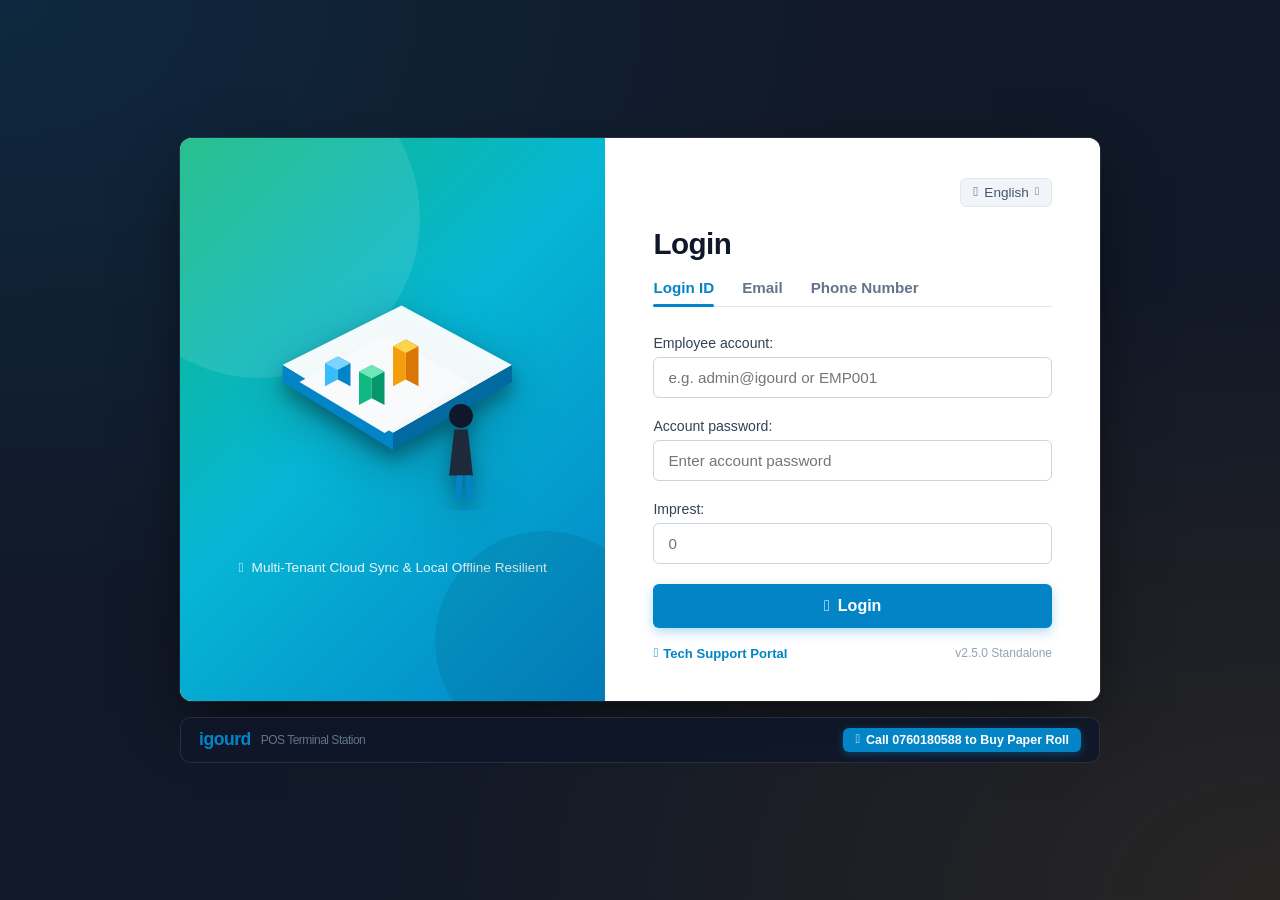
==== public/login.html @ 86d65c02 "feat: redesign POS with screensaver, exact POS layout, multi-mode login, search on all tabs, categor" ====
<!DOCTYPE html>
<html lang="en">
<head>
    <meta charset="UTF-8">
    <meta name="viewport" content="width=device-width, initial-scale=1.0">
    <title>Login - iGourd / Jomish Business Suite POS</title>
    <link rel="icon" type="image/png" href="favicon.png?v=2">
    <link rel="stylesheet" href="https://cdnjs.cloudflare.com/ajax/libs/font-awesome/6.5.1/css/all.min.css">
    <script src="offline-db.js"></script>
    <script src="lib/bcryptjs.min.js"></script>
    <style>
        *, *::before, *::after {
            margin: 0; padding: 0; box-sizing: border-box;
            font-family: -apple-system, BlinkMacSystemFont, "Segoe UI", Roboto, Oxygen, Ubuntu, Cantarell, sans-serif;
        }

        :root {
            --primary: #0284c7;
            --primary-hover: #0369a1;
            --primary-light: #e0f2fe;
            --text-dark: #1e293b;
            --text-muted: #64748b;
            --border-color: #cbd5e1;
            --bg-page: #0f172a;
            --card-bg: #ffffff;
        }

        body {
            min-height: 100vh;
            background: #111827;
            background-image: 
                radial-gradient(at 0% 0%, rgba(2, 132, 199, 0.15) 0px, transparent 50%),
                radial-gradient(at 100% 100%, rgba(245, 158, 11, 0.1) 0px, transparent 50%);
            display: flex;
            flex-direction: column;
            align-items: center;
            justify-content: center;
            padding: 20px;
            overflow-x: hidden;
        }

        /* ── Main Monitor / Window Container ── */
        .pos-terminal-frame {
            width: 100%;
            max-width: 920px;
            background: #ffffff;
            border-radius: 12px;
            box-shadow: 0 25px 60px -15px rgba(0, 0, 0, 0.7), 0 0 0 1px rgba(255, 255, 255, 0.1);
            overflow: hidden;
            display: flex;
            min-height: 520px;
            position: relative;
        }

        /* ── Left Illustration Column (Matching Pic 3) ── */
        .login-visual-panel {
            flex: 1.1;
            background: linear-gradient(135deg, #10b981 0%, #06b6d4 45%, #0284c7 100%);
            padding: 40px 30px;
            display: flex;
            flex-direction: column;
            align-items: center;
            justify-content: center;
            position: relative;
            overflow: hidden;
            color: #ffffff;
        }

        .visual-decor-circle {
            position: absolute;
            border-radius: 50%;
            background: rgba(255, 255, 255, 0.1);
            pointer-events: none;
        }
        .vd-1 { width: 320px; height: 320px; top: -80px; left: -80px; }
        .vd-2 { width: 220px; height: 220px; bottom: -50px; right: -50px; background: rgba(0, 0, 0, 0.08); }

        .isometric-illustration {
            width: 100%;
            max-width: 340px;
            height: auto;
            filter: drop-shadow(0 15px 25px rgba(0, 0, 0, 0.25));
            animation: floatIllustration 5s ease-in-out infinite;
        }

        @keyframes floatIllustration {
            0%, 100% { transform: translateY(0); }
            50% { transform: translateY(-8px); }
        }

        .visual-footer-info {
            margin-top: 25px;
            text-align: center;
            font-size: 0.85rem;
            color: rgba(255, 255, 255, 0.9);
            font-weight: 500;
            display: flex;
            align-items: center;
            gap: 8px;
        }

        /* ── Right Form Column (Exact Match to Pic 3) ── */
        .login-form-panel {
            flex: 1.2;
            background: #ffffff;
            padding: 40px 48px;
            display: flex;
            flex-direction: column;
            justify-content: space-between;
            position: relative;
        }

        /* Top Language Bar */
        .form-top-bar {
            display: flex;
            justify-content: flex-end;
            align-items: center;
            margin-bottom: 20px;
        }

        .lang-select-btn {
            display: inline-flex;
            align-items: center;
            gap: 6px;
            font-size: 0.85rem;
            color: #475569;
            background: #f1f5f9;
            padding: 6px 12px;
            border-radius: 6px;
            border: 1px solid #e2e8f0;
            cursor: pointer;
            transition: all 0.2s;
        }
        .lang-select-btn:hover {
            background: #e2e8f0;
            color: #0f172a;
        }

        /* Title */
        .login-title {
            font-size: 1.85rem;
            font-weight: 700;
            color: #0f172a;
            margin-bottom: 18px;
            letter-spacing: -0.5px;
        }

        /* Mode Tabs (Login ID, Email, Phone Number) */
        .login-tabs-nav {
            display: flex;
            gap: 28px;
            border-bottom: 1px solid #e2e8f0;
            margin-bottom: 28px;
        }

        .login-tab-item {
            font-size: 0.95rem;
            font-weight: 600;
            color: #64748b;
            padding-bottom: 10px;
            cursor: pointer;
            position: relative;
            transition: color 0.2s;
            user-select: none;
        }

        .login-tab-item:hover {
            color: var(--primary);
        }

        .login-tab-item.active {
            color: var(--primary);
        }

        .login-tab-item.active::after {
            content: '';
            position: absolute;
            bottom: -1px;
            left: 0;
            right: 0;
            height: 2.5px;
            background: var(--primary);
            border-radius: 2px;
        }

        /* Input Form */
        .form-field {
            margin-bottom: 20px;
            display: flex;
            flex-direction: column;
            gap: 6px;
        }

        .field-label {
            font-size: 0.88rem;
            font-weight: 500;
            color: #334155;
        }

        .input-wrapper {
            position: relative;
            display: flex;
            align-items: center;
        }

        .pos-input {
            width: 100%;
            padding: 11px 14px;
            font-size: 0.95rem;
            color: #0f172a;
            background: #ffffff;
            border: 1px solid #cbd5e1;
            border-radius: 6px;
            outline: none;
            transition: border-color 0.2s, box-shadow 0.2s;
        }

        .pos-input:focus {
            border-color: var(--primary);
            box-shadow: 0 0 0 3px rgba(2, 132, 199, 0.15);
        }

        .pos-input.input-error {
            border-color: #ef4444;
            background: #fff5f5;
        }

        .field-error-msg {
            color: #ef4444;
            font-size: 0.78rem;
            font-weight: 500;
            margin-top: 3px;
            display: none;
        }

        /* Action Buttons */
        .login-submit-btn {
            width: 100%;
            background: var(--primary);
            color: #ffffff;
            border: none;
            padding: 13px;
            border-radius: 6px;
            font-size: 1rem;
            font-weight: 600;
            cursor: pointer;
            box-shadow: 0 4px 12px rgba(2, 132, 199, 0.3);
            transition: all 0.2s;
            margin-top: 10px;
            display: flex;
            align-items: center;
            justify-content: center;
            gap: 8px;
        }

        .login-submit-btn:hover {
            background: var(--primary-hover);
            transform: translateY(-1px);
            box-shadow: 0 6px 16px rgba(2, 132, 199, 0.4);
        }

        .login-submit-btn:active {
            transform: translateY(0);
        }

        /* Tech Support Link & Status */
        .form-bottom-links {
            margin-top: 18px;
            display: flex;
            justify-content: space-between;
            align-items: center;
            font-size: 0.82rem;
        }

        .tech-portal-link {
            color: var(--primary);
            text-decoration: none;
            font-weight: 600;
            cursor: pointer;
            display: inline-flex;
            align-items: center;
            gap: 5px;
        }
        .tech-portal-link:hover {
            text-decoration: underline;
        }

        /* ── Hardware Bezel Brand Bar (matching Pic 3) ── */
        .hardware-bezel-footer {
            width: 100%;
            max-width: 920px;
            margin-top: 16px;
            display: flex;
            justify-content: space-between;
            align-items: center;
            padding: 10px 18px;
            background: rgba(15, 23, 42, 0.85);
            backdrop-filter: blur(8px);
            border: 1px solid rgba(255, 255, 255, 0.1);
            border-radius: 10px;
            color: #94a3b8;
            font-size: 0.82rem;
        }

        .bezel-logo-group {
            display: flex;
            align-items: center;
            gap: 10px;
            color: #ffffff;
            font-size: 1.1rem;
            font-weight: 800;
            letter-spacing: -0.5px;
        }

        .bezel-support-sticker {
            background: #0284c7;
            color: #ffffff;
            padding: 5px 12px;
            border-radius: 6px;
            font-weight: 600;
            font-size: 0.78rem;
            display: flex;
            align-items: center;
            gap: 6px;
            box-shadow: 0 2px 8px rgba(2, 132, 199, 0.4);
        }

        /* ── Tech Support Modal (Super Admin Console) ── */
        .modal-overlay {
            position: fixed;
            inset: 0;
            background: rgba(0, 0, 0, 0.75);
            backdrop-filter: blur(5px);
            display: none;
            align-items: center;
            justify-content: center;
            z-index: 9999;
            padding: 20px;
        }

        .modal-card {
            background: #ffffff;
            border-radius: 14px;
            width: 100%;
            max-width: 480px;
            padding: 30px;
            box-shadow: 0 25px 50px -12px rgba(0, 0, 0, 0.5);
            position: relative;
        }

        .modal-header {
            display: flex;
            justify-content: space-between;
            align-items: center;
            margin-bottom: 20px;
        }
        .modal-title {
            font-size: 1.25rem;
            font-weight: 700;
            color: #0f172a;
            display: flex;
            align-items: center;
            gap: 10px;
        }
        .modal-close-btn {
            background: none;
            border: none;
            font-size: 1.2rem;
            color: #94a3b8;
            cursor: pointer;
        }

        @media (max-width: 768px) {
            .pos-terminal-frame {
                flex-direction: column;
            }
            .login-visual-panel {
                padding: 25px 20px;
            }
            .isometric-illustration {
                max-width: 220px;
            }
            .login-form-panel {
                padding: 30px 24px;
            }
        }
    </style>
</head>
<body>

    <!-- Main POS Terminal Frame (Pic 3 Layout) -->
    <div class="pos-terminal-frame">
        
        <!-- Left Visual Panel -->
        <div class="login-visual-panel">
            <div class="visual-decor-circle vd-1"></div>
            <div class="visual-decor-circle vd-2"></div>
            
            <!-- SVG Illustration of Analytics & Modern Dashboard (Matching Pic 3) -->
            <svg class="isometric-illustration" viewBox="0 0 400 320" fill="none" xmlns="http://www.w3.org/2000/svg">
                <g filter="url(#drop-sh)">
                    <!-- Isometric Main Board -->
                    <path d="M70 120 L210 50 L340 120 L200 200 Z" fill="#ffffff" fill-opacity="0.95"/>
                    <path d="M70 120 L200 200 L200 220 L70 140 Z" fill="#0284c7"/>
                    <path d="M200 200 L340 120 L340 140 L200 220 Z" fill="#0369a1"/>

                    <!-- Analytics Screen Card (Cyan/Blue layers) -->
                    <path d="M90 140 L190 85 L290 140 L190 200 Z" fill="#f8fafc"/>
                    
                    <!-- Chart Bars in Isometric Perspective -->
                    <path d="M120 145 L135 137 L135 110 L120 118 Z" fill="#38bdf8"/>
                    <path d="M135 137 L150 145 L150 118 L135 110 Z" fill="#0284c7"/>
                    <path d="M120 118 L135 110 L150 118 L135 126 Z" fill="#7dd3fc"/>

                    <path d="M160 167 L175 159 L175 120 L160 128 Z" fill="#10b981"/>
                    <path d="M175 159 L190 167 L190 128 L175 120 Z" fill="#059669"/>
                    <path d="M160 128 L175 120 L190 128 L175 136 Z" fill="#6ee7b7"/>

                    <path d="M200 145 L215 137 L215 90 L200 98 Z" fill="#f59e0b"/>
                    <path d="M215 137 L230 145 L230 98 L215 90 Z" fill="#d97706"/>
                    <path d="M200 98 L215 90 L230 98 L215 106 Z" fill="#fcd34d"/>

                    <!-- Standing Figure Silhouette / Operator -->
                    <circle cx="280" cy="180" r="14" fill="#0f172a"/>
                    <path d="M272 196 L288 196 L294 250 L266 250 Z" fill="#1e293b"/>
                    <path d="M275 250 L273 280 L280 280 L282 250 Z" fill="#0284c7"/>
                    <path d="M285 250 L287 280 L294 280 L292 250 Z" fill="#0284c7"/>
                </g>
                <defs>
                    <filter id="drop-sh" x="40" y="30" width="320" height="260" filterUnits="userSpaceOnUse" color-interpolation-filters="sRGB">
                        <feDropShadow dx="0" dy="12" stdDeviation="10" flood-opacity="0.3"/>
                    </filter>
                </defs>
            </svg>

            <div class="visual-footer-info">
                <i class="fa-solid fa-cloud-arrow-up"></i>
                <span>Multi-Tenant Cloud Sync &amp; Local Offline Resilient</span>
            </div>
        </div>

        <!-- Right Form Panel -->
        <div class="login-form-panel">
            <div>
                <!-- Top Language Bar -->
                <div class="form-top-bar">
                    <button class="lang-select-btn" type="button">
                        <i class="fa-solid fa-globe"></i>
                        <span>English</span>
                        <i class="fa-solid fa-chevron-down" style="font-size:0.7rem;"></i>
                    </button>
                </div>

                <!-- Header Title -->
                <h1 class="login-title">Login</h1>

                <!-- Mode Tabs: Login ID | Email | Phone Number -->
                <div class="login-tabs-nav">
                    <div class="login-tab-item active" onclick="switchLoginMode('login_id', this)">Login ID</div>
                    <div class="login-tab-item" onclick="switchLoginMode('email', this)">Email</div>
                    <div class="login-tab-item" onclick="switchLoginMode('phone', this)">Phone Number</div>
                </div>

                <!-- Login Form -->
                <form id="pos-login-form" onsubmit="handleEmployeeLogin(event)">
                    
                    <!-- Account Input (Login ID / Email / Phone) -->
                    <div class="form-field">
                        <label class="field-label" id="account-label">Employee account:</label>
                        <div class="input-wrapper">
                            <input 
                                type="text" 
                                id="login-account-input" 
                                class="pos-input" 
                                placeholder="e.g. admin@igourd or EMP001" 
                                required 
                                autocomplete="username"
                            >
                        </div>
                        <div class="field-error-msg" id="account-error">Please enter a valid employee account</div>
                    </div>

                    <!-- Password Input -->
                    <div class="form-field">
                        <label class="field-label">Account password:</label>
                        <div class="input-wrapper">
                            <input 
                                type="password" 
                                id="login-password-input" 
                                class="pos-input" 
                                placeholder="Enter account password" 
                                required 
                                autocomplete="current-password"
                            >
                        </div>
                        <div class="field-error-msg" id="password-error">Incorrect password. Please try again.</div>
                    </div>

                    <!-- Imprest (Opening Float / Shift Cash) -->
                    <div class="form-field">
                        <label class="field-label">Imprest:</label>
                        <div class="input-wrapper">
                            <input 
                                type="number" 
                                id="login-imprest-input" 
                                class="pos-input" 
                                placeholder="0" 
                                min="0" 
                                step="500"
                            >
                        </div>
                    </div>

                    <!-- Submit Button -->
                    <button type="submit" class="login-submit-btn" id="login-btn">
                        <i class="fa-solid fa-right-to-bracket"></i>
                        <span>Login</span>
                    </button>
                </form>
            </div>

            <!-- Bottom Tech Link & Auto Info -->
            <div class="form-bottom-links">
                <a class="tech-portal-link" onclick="openTechSupportModal()">
                    <i class="fa-solid fa-screwdriver-wrench"></i>
                    <span>Tech Support Portal</span>
                </a>
                <span style="color:#94a3b8; font-size:0.75rem;">v2.5.0 Standalone</span>
            </div>
        </div>
    </div>

    <!-- Bottom Bezel Hardware Strip (Matching Pic 3) -->
    <div class="hardware-bezel-footer">
        <div class="bezel-logo-group">
            <span style="color:#0284c7;">igourd</span>
            <span style="font-size:0.75rem; color:#64748b; font-weight:500;">POS Terminal Station</span>
        </div>
        <div class="bezel-support-sticker">
            <i class="fa-solid fa-receipt"></i>
            <span>Call 0760180588 to Buy Paper Roll</span>
        </div>
    </div>

    <!-- Tech Support Super Admin Modal -->
    <div class="modal-overlay" id="tech-modal-overlay">
        <div class="modal-card">
            <div class="modal-header">
                <div class="modal-title">
                    <i class="fa-solid fa-server" style="color:var(--primary);"></i>
                    <span>Tech Support Super Admin</span>
                </div>
                <button class="modal-close-btn" onclick="closeTechSupportModal()">&times;</button>
            </div>

            <p style="color:#64748b; font-size:0.85rem; margin-bottom:18px;">
                Enter Technical Support credentials to provision companies, customize roles, pause/unpause databases, and modify system branding.
            </p>

            <form onsubmit="handleTechDirectLogin(event)">
                <div class="form-field">
                    <label class="field-label">Tech Username</label>
                    <input type="text" id="tech-username-input" class="pos-input" value="tech" required>
                </div>

                <div class="form-field">
                    <label class="field-label">Tech Master Password</label>
                    <input type="password" id="tech-password-input" class="pos-input" placeholder="Enter Tech PIN or Password" required>
                </div>

                <button type="submit" class="login-submit-btn" style="background:#0f172a; margin-top:15px;">
                    <i class="fa-solid fa-shield-halved"></i>
                    <span>Access Super Admin Console</span>
                </button>
            </form>
            <div id="tech-login-error" style="color:#ef4444; font-size:0.82rem; margin-top:10px; display:none; text-align:center;"></div>
        </div>
    </div>

    <script>
        let currentMode = 'login_id';

        function switchLoginMode(mode, element) {
            currentMode = mode;
            document.querySelectorAll('.login-tab-item').forEach(el => el.classList.remove('active'));
            element.classList.add('active');

            const label = document.getElementById('account-label');
            const input = document.getElementById('login-account-input');

            if (mode === 'login_id') {
                label.textContent = 'Employee account:';
                input.placeholder = 'e.g. admin@igourd or EMP001';
                input.type = 'text';
            } else if (mode === 'email') {
                label.textContent = 'Account email:';
                input.placeholder = 'e.g. cashier@company.com';
                input.type = 'email';
            } else if (mode === 'phone') {
                label.textContent = 'Phone number:';
                input.placeholder = 'e.g. 0700000000';
                input.type = 'tel';
            }
            input.focus();
        }

        async function handleEmployeeLogin(e) {
            e.preventDefault();
            const accountInput = document.getElementById('login-account-input').value.trim();
            const passwordInput = document.getElementById('login-password-input').value;
            const imprestInput = document.getElementById('login-imprest-input').value;

            const passErr = document.getElementById('password-error');
            const accErr = document.getElementById('account-error');
            const submitBtn = document.getElementById('login-btn');

            passErr.style.display = 'none';
            accErr.style.display = 'none';

            submitBtn.disabled = true;
            submitBtn.innerHTML = '<i class="fa-solid fa-spinner fa-spin"></i> Authenticating...';

            try {
                const response = await fetch('/api/login', {
                    method: 'POST',
                    headers: { 'Content-Type': 'application/json' },
                    body: JSON.stringify({
                        username: accountInput,
                        email: accountInput,
                        password: passwordInput,
                        imprest: imprestInput ? parseFloat(imprestInput) : 0
                    })
                });

                const data = await response.json();

                if (!response.ok) {
                    passErr.textContent = data.error || 'Invalid credentials or company is paused.';
                    passErr.style.display = 'block';
                    document.getElementById('login-password-input').classList.add('input-error');
                    submitBtn.disabled = false;
                    submitBtn.innerHTML = '<i class="fa-solid fa-right-to-bracket"></i> Login';
                    return;
                }

                // Save session in localStorage
                localStorage.setItem('jomish_token', data.token);
                localStorage.setItem('jomish_role', data.role);
                localStorage.setItem('jomish_name', data.name);
                localStorage.setItem('jomish_user_id', data.user_id);
                localStorage.setItem('jomish_permissions', JSON.stringify(data.permissions || {}));
                if (data.prefix) {
                    localStorage.setItem('jomish_prefix', data.prefix.toLowerCase().trim());
                }
                if (imprestInput) {
                    localStorage.setItem('pos_shift_imprest', imprestInput);
                }
                if (data.company) {
                    localStorage.setItem('jomish_company_data', JSON.stringify(data.company));
                }

                // Redirect to main POS
                window.location.replace('index.html');
            } catch (err) {
                console.error(err);
                passErr.textContent = 'Connection error. Please check server status.';
                passErr.style.display = 'block';
                submitBtn.disabled = false;
                submitBtn.innerHTML = '<i class="fa-solid fa-right-to-bracket"></i> Login';
            }
        }

        function openTechSupportModal() {
            document.getElementById('tech-modal-overlay').style.display = 'flex';
            document.getElementById('tech-password-input').focus();
        }

        function closeTechSupportModal() {
            document.getElementById('tech-modal-overlay').style.display = 'none';
        }

        async function handleTechDirectLogin(e) {
            e.preventDefault();
            const username = document.getElementById('tech-username-input').value.trim();
            const password = document.getElementById('tech-password-input').value;
            const errBox = document.getElementById('tech-login-error');

            errBox.style.display = 'none';

            try {
                const response = await fetch('/api/login', {
                    method: 'POST',
                    headers: { 'Content-Type': 'application/json' },
                    body: JSON.stringify({ username, email: username, password })
                });

                const data = await response.json();
                if (!response.ok) {
                    errBox.textContent = data.error || 'Invalid Tech Support credentials.';
                    errBox.style.display = 'block';
                    return;
                }

                localStorage.setItem('jomish_token', data.token);
                localStorage.setItem('jomish_role', data.role);
                localStorage.setItem('jomish_name', data.name);
                localStorage.setItem('jomish_user_id', data.user_id);
                localStorage.setItem('jomish_permissions', JSON.stringify(data.permissions || {}));
                localStorage.setItem('jomish_prefix', 'public');
                localStorage.setItem('tech_super_admin', 'true');

                window.location.replace('index.html?view=tech');
            } catch (err) {
                errBox.textContent = 'Server connection failed.';
                errBox.style.display = 'block';
            }
        }
    </script>
</body>
</html>
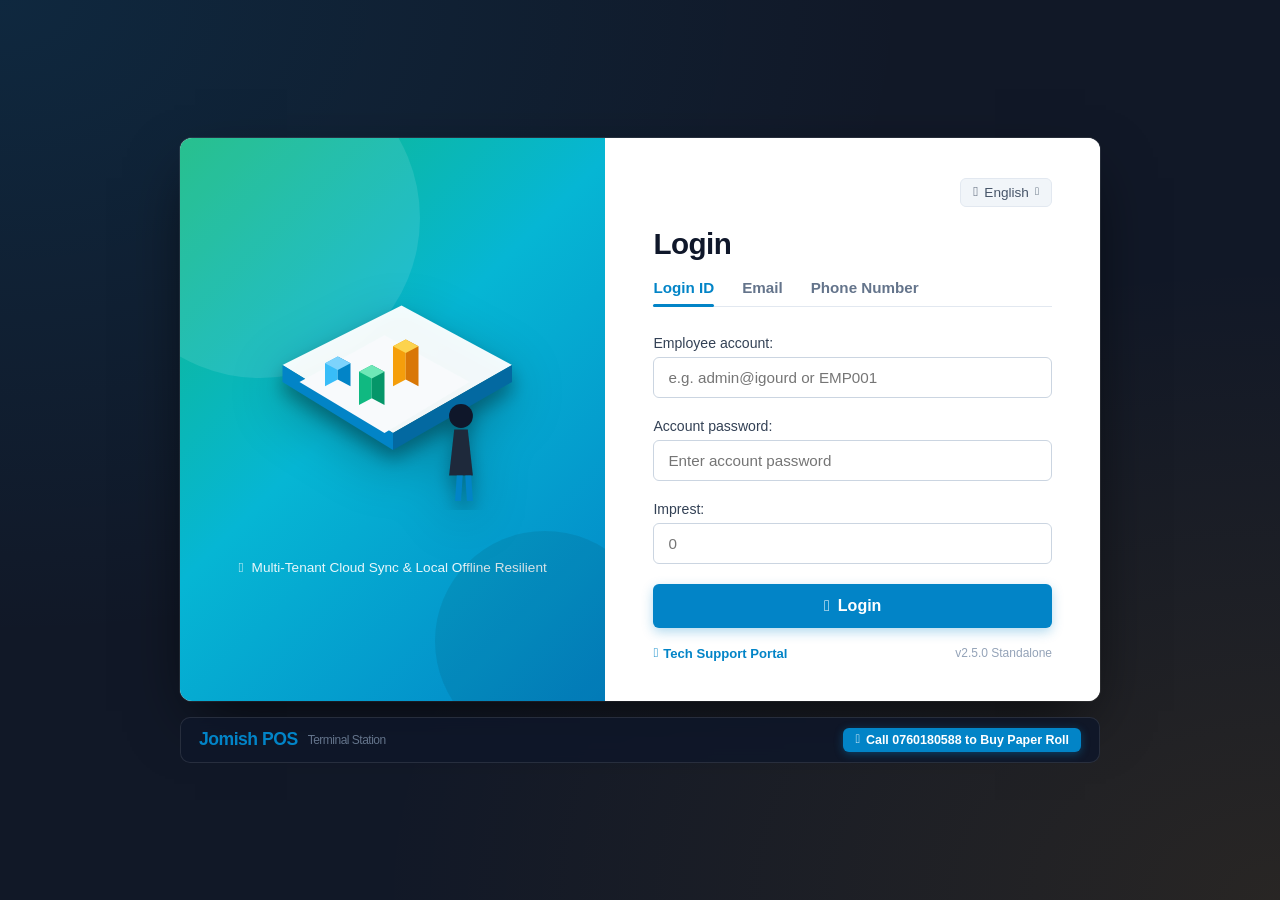
==== commit 564fa03a: "feat: Jomish POS custom typed roles, tab customization, invoices, kitchen tokens, debtors, creditors" ====
--- a/public/login.html
+++ b/public/login.html
@@ -3,7 +3,7 @@
 <head>
     <meta charset="UTF-8">
     <meta name="viewport" content="width=device-width, initial-scale=1.0">
-    <title>Login - iGourd / Jomish Business Suite POS</title>
+    <title>Login - Jomish POS Terminal</title>
     <link rel="icon" type="image/png" href="favicon.png?v=2">
     <link rel="stylesheet" href="https://cdnjs.cloudflare.com/ajax/libs/font-awesome/6.5.1/css/all.min.css">
     <script src="offline-db.js"></script>
@@ -533,8 +533,8 @@
     <!-- Bottom Bezel Hardware Strip (Matching Pic 3) -->
     <div class="hardware-bezel-footer">
         <div class="bezel-logo-group">
-            <span style="color:#0284c7;">igourd</span>
-            <span style="font-size:0.75rem; color:#64748b; font-weight:500;">POS Terminal Station</span>
+            <span style="color:#0284c7;">Jomish POS</span>
+            <span style="font-size:0.75rem; color:#64748b; font-weight:500;">Terminal Station</span>
         </div>
         <div class="bezel-support-sticker">
             <i class="fa-solid fa-receipt"></i>
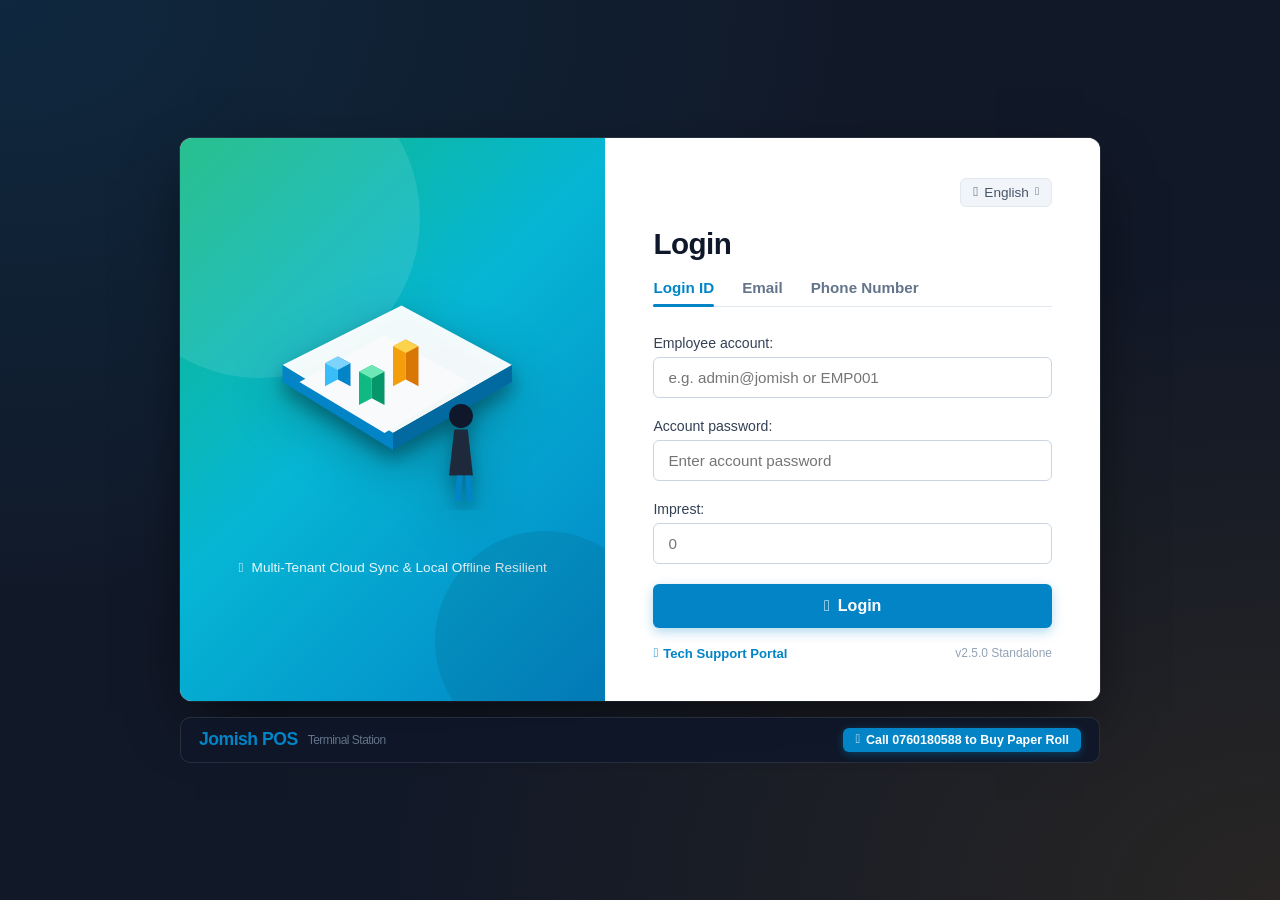
==== commit 337265ab: "fix(printer): remove igourd branding, simplify test print, and fix receipt paper fit for 58mm/80mm" ====
--- a/public/login.html
+++ b/public/login.html
@@ -472,7 +472,7 @@
                                 type="text" 
                                 id="login-account-input" 
                                 class="pos-input" 
-                                placeholder="e.g. admin@igourd or EMP001" 
+                                placeholder="e.g. admin@jomish or EMP001" 
                                 required 
                                 autocomplete="username"
                             >
@@ -590,7 +590,7 @@
 
             if (mode === 'login_id') {
                 label.textContent = 'Employee account:';
-                input.placeholder = 'e.g. admin@igourd or EMP001';
+                input.placeholder = 'e.g. admin@jomish or EMP001';
                 input.type = 'text';
             } else if (mode === 'email') {
                 label.textContent = 'Account email:';
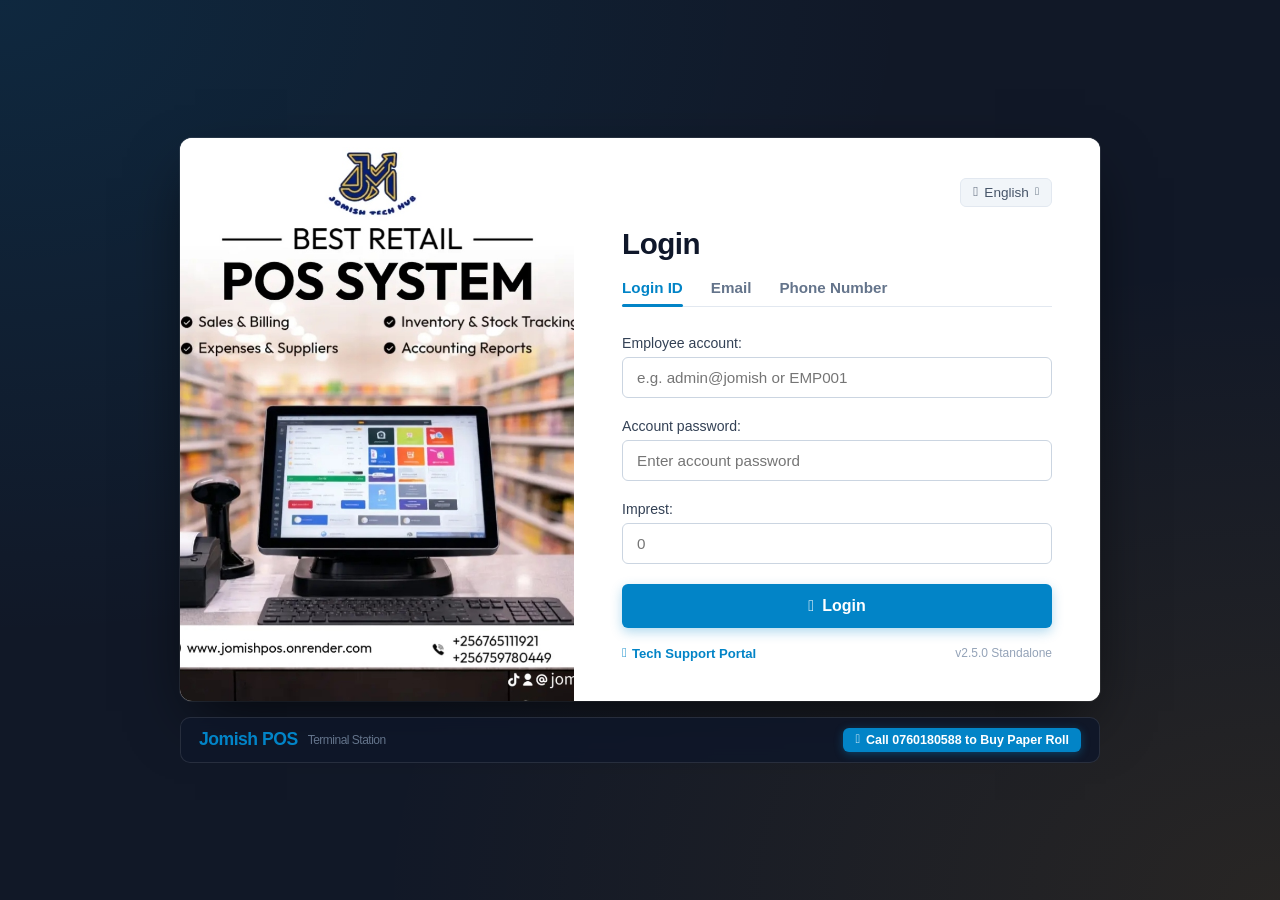
==== commit 30f0d0f9: "feat(login): replace SVG illustration with Jomish POS banner photo on login page" ====
--- a/public/login.html
+++ b/public/login.html
@@ -1,5 +1,6 @@
 <!DOCTYPE html>
 <html lang="en">
+
 <head>
     <meta charset="UTF-8">
     <meta name="viewport" content="width=device-width, initial-scale=1.0">
@@ -9,8 +10,12 @@
     <script src="offline-db.js"></script>
     <script src="lib/bcryptjs.min.js"></script>
     <style>
-        *, *::before, *::after {
-            margin: 0; padding: 0; box-sizing: border-box;
+        *,
+        *::before,
+        *::after {
+            margin: 0;
+            padding: 0;
+            box-sizing: border-box;
             font-family: -apple-system, BlinkMacSystemFont, "Segoe UI", Roboto, Oxygen, Ubuntu, Cantarell, sans-serif;
         }
 
@@ -28,7 +33,7 @@
         body {
             min-height: 100vh;
             background: #111827;
-            background-image: 
+            background-image:
                 radial-gradient(at 0% 0%, rgba(2, 132, 199, 0.15) 0px, transparent 50%),
                 radial-gradient(at 100% 100%, rgba(245, 158, 11, 0.1) 0px, transparent 50%);
             display: flex;
@@ -52,51 +57,38 @@
             position: relative;
         }
 
-        /* ── Left Illustration Column (Matching Pic 3) ── */
+        /* ── Left Visual Panel (Banner Photo) ── */
         .login-visual-panel {
             flex: 1.1;
-            background: linear-gradient(135deg, #10b981 0%, #06b6d4 45%, #0284c7 100%);
-            padding: 40px 30px;
+            background: #0f172a;
+            padding: 0;
             display: flex;
             flex-direction: column;
-            align-items: center;
-            justify-content: center;
+            align-items: stretch;
+            justify-content: stretch;
             position: relative;
             overflow: hidden;
             color: #ffffff;
         }
 
+        .login-visual-panel .login-banner-img {
+            width: 100%;
+            height: 100%;
+            object-fit: cover;
+            object-position: center;
+            display: block;
+        }
+
         .visual-decor-circle {
-            position: absolute;
-            border-radius: 50%;
-            background: rgba(255, 255, 255, 0.1);
-            pointer-events: none;
-        }
-        .vd-1 { width: 320px; height: 320px; top: -80px; left: -80px; }
-        .vd-2 { width: 220px; height: 220px; bottom: -50px; right: -50px; background: rgba(0, 0, 0, 0.08); }
+            display: none;
+        }
 
         .isometric-illustration {
-            width: 100%;
-            max-width: 340px;
-            height: auto;
-            filter: drop-shadow(0 15px 25px rgba(0, 0, 0, 0.25));
-            animation: floatIllustration 5s ease-in-out infinite;
-        }
-
-        @keyframes floatIllustration {
-            0%, 100% { transform: translateY(0); }
-            50% { transform: translateY(-8px); }
+            display: none;
         }
 
         .visual-footer-info {
-            margin-top: 25px;
-            text-align: center;
-            font-size: 0.85rem;
-            color: rgba(255, 255, 255, 0.9);
-            font-weight: 500;
-            display: flex;
-            align-items: center;
-            gap: 8px;
+            display: none;
         }
 
         /* ── Right Form Column (Exact Match to Pic 3) ── */
@@ -131,6 +123,7 @@
             cursor: pointer;
             transition: all 0.2s;
         }
+
         .lang-select-btn:hover {
             background: #e2e8f0;
             color: #0f172a;
@@ -281,6 +274,7 @@
             align-items: center;
             gap: 5px;
         }
+
         .tech-portal-link:hover {
             text-decoration: underline;
         }
@@ -354,6 +348,7 @@
             align-items: center;
             margin-bottom: 20px;
         }
+
         .modal-title {
             font-size: 1.25rem;
             font-weight: 700;
@@ -362,6 +357,7 @@
             align-items: center;
             gap: 10px;
         }
+
         .modal-close-btn {
             background: none;
             border: none;
@@ -374,69 +370,28 @@
             .pos-terminal-frame {
                 flex-direction: column;
             }
+
             .login-visual-panel {
-                padding: 25px 20px;
+                min-height: 220px;
+                max-height: 280px;
+                flex: none;
             }
-            .isometric-illustration {
-                max-width: 220px;
-            }
+
             .login-form-panel {
                 padding: 30px 24px;
             }
         }
     </style>
 </head>
+
 <body>
 
     <!-- Main POS Terminal Frame (Pic 3 Layout) -->
     <div class="pos-terminal-frame">
-        
+
         <!-- Left Visual Panel -->
         <div class="login-visual-panel">
-            <div class="visual-decor-circle vd-1"></div>
-            <div class="visual-decor-circle vd-2"></div>
-            
-            <!-- SVG Illustration of Analytics & Modern Dashboard (Matching Pic 3) -->
-            <svg class="isometric-illustration" viewBox="0 0 400 320" fill="none" xmlns="http://www.w3.org/2000/svg">
-                <g filter="url(#drop-sh)">
-                    <!-- Isometric Main Board -->
-                    <path d="M70 120 L210 50 L340 120 L200 200 Z" fill="#ffffff" fill-opacity="0.95"/>
-                    <path d="M70 120 L200 200 L200 220 L70 140 Z" fill="#0284c7"/>
-                    <path d="M200 200 L340 120 L340 140 L200 220 Z" fill="#0369a1"/>
-
-                    <!-- Analytics Screen Card (Cyan/Blue layers) -->
-                    <path d="M90 140 L190 85 L290 140 L190 200 Z" fill="#f8fafc"/>
-                    
-                    <!-- Chart Bars in Isometric Perspective -->
-                    <path d="M120 145 L135 137 L135 110 L120 118 Z" fill="#38bdf8"/>
-                    <path d="M135 137 L150 145 L150 118 L135 110 Z" fill="#0284c7"/>
-                    <path d="M120 118 L135 110 L150 118 L135 126 Z" fill="#7dd3fc"/>
-
-                    <path d="M160 167 L175 159 L175 120 L160 128 Z" fill="#10b981"/>
-                    <path d="M175 159 L190 167 L190 128 L175 120 Z" fill="#059669"/>
-                    <path d="M160 128 L175 120 L190 128 L175 136 Z" fill="#6ee7b7"/>
-
-                    <path d="M200 145 L215 137 L215 90 L200 98 Z" fill="#f59e0b"/>
-                    <path d="M215 137 L230 145 L230 98 L215 90 Z" fill="#d97706"/>
-                    <path d="M200 98 L215 90 L230 98 L215 106 Z" fill="#fcd34d"/>
-
-                    <!-- Standing Figure Silhouette / Operator -->
-                    <circle cx="280" cy="180" r="14" fill="#0f172a"/>
-                    <path d="M272 196 L288 196 L294 250 L266 250 Z" fill="#1e293b"/>
-                    <path d="M275 250 L273 280 L280 280 L282 250 Z" fill="#0284c7"/>
-                    <path d="M285 250 L287 280 L294 280 L292 250 Z" fill="#0284c7"/>
-                </g>
-                <defs>
-                    <filter id="drop-sh" x="40" y="30" width="320" height="260" filterUnits="userSpaceOnUse" color-interpolation-filters="sRGB">
-                        <feDropShadow dx="0" dy="12" stdDeviation="10" flood-opacity="0.3"/>
-                    </filter>
-                </defs>
-            </svg>
-
-            <div class="visual-footer-info">
-                <i class="fa-solid fa-cloud-arrow-up"></i>
-                <span>Multi-Tenant Cloud Sync &amp; Local Offline Resilient</span>
-            </div>
+            <img class="login-banner-img" src="login-banner.jpg" alt="Jomish POS System" />
         </div>
 
         <!-- Right Form Panel -->
@@ -463,19 +418,13 @@
 
                 <!-- Login Form -->
                 <form id="pos-login-form" onsubmit="handleEmployeeLogin(event)">
-                    
+
                     <!-- Account Input (Login ID / Email / Phone) -->
                     <div class="form-field">
                         <label class="field-label" id="account-label">Employee account:</label>
                         <div class="input-wrapper">
-                            <input 
-                                type="text" 
-                                id="login-account-input" 
-                                class="pos-input" 
-                                placeholder="e.g. admin@jomish or EMP001" 
-                                required 
-                                autocomplete="username"
-                            >
+                            <input type="text" id="login-account-input" class="pos-input"
+                                placeholder="e.g. admin@jomish or EMP001" required autocomplete="username">
                         </div>
                         <div class="field-error-msg" id="account-error">Please enter a valid employee account</div>
                     </div>
@@ -484,14 +433,8 @@
                     <div class="form-field">
                         <label class="field-label">Account password:</label>
                         <div class="input-wrapper">
-                            <input 
-                                type="password" 
-                                id="login-password-input" 
-                                class="pos-input" 
-                                placeholder="Enter account password" 
-                                required 
-                                autocomplete="current-password"
-                            >
+                            <input type="password" id="login-password-input" class="pos-input"
+                                placeholder="Enter account password" required autocomplete="current-password">
                         </div>
                         <div class="field-error-msg" id="password-error">Incorrect password. Please try again.</div>
                     </div>
@@ -500,14 +443,8 @@
                     <div class="form-field">
                         <label class="field-label">Imprest:</label>
                         <div class="input-wrapper">
-                            <input 
-                                type="number" 
-                                id="login-imprest-input" 
-                                class="pos-input" 
-                                placeholder="0" 
-                                min="0" 
-                                step="500"
-                            >
+                            <input type="number" id="login-imprest-input" class="pos-input" placeholder="0" min="0"
+                                step="500">
                         </div>
                     </div>
 
@@ -554,7 +491,8 @@
             </div>
 
             <p style="color:#64748b; font-size:0.85rem; margin-bottom:18px;">
-                Enter Technical Support credentials to provision companies, customize roles, pause/unpause databases, and modify system branding.
+                Enter Technical Support credentials to provision companies, customize roles, pause/unpause databases,
+                and modify system branding.
             </p>
 
             <form onsubmit="handleTechDirectLogin(event)">
@@ -565,7 +503,8 @@
 
                 <div class="form-field">
                     <label class="field-label">Tech Master Password</label>
-                    <input type="password" id="tech-password-input" class="pos-input" placeholder="Enter Tech PIN or Password" required>
+                    <input type="password" id="tech-password-input" class="pos-input"
+                        placeholder="Enter Tech PIN or Password" required>
                 </div>
 
                 <button type="submit" class="login-submit-btn" style="background:#0f172a; margin-top:15px;">
@@ -573,7 +512,8 @@
                     <span>Access Super Admin Console</span>
                 </button>
             </form>
-            <div id="tech-login-error" style="color:#ef4444; font-size:0.82rem; margin-top:10px; display:none; text-align:center;"></div>
+            <div id="tech-login-error"
+                style="color:#ef4444; font-size:0.82rem; margin-top:10px; display:none; text-align:center;"></div>
         </div>
     </div>
 
@@ -717,4 +657,5 @@
         }
     </script>
 </body>
-</html>
+
+</html>
